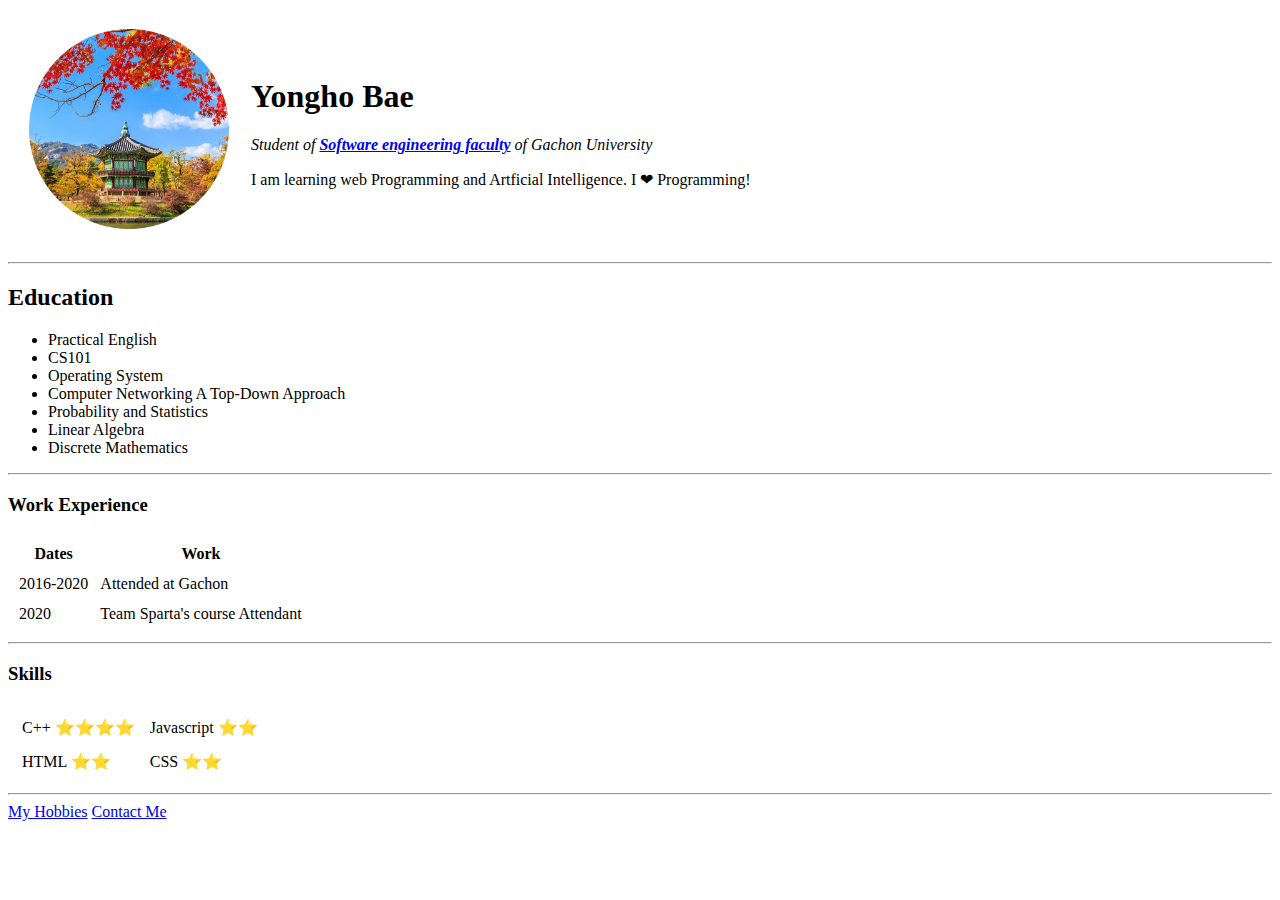
==== index.html @ 24f67bf6 "Add initial cv files" ====
<!DOCTYPE html>
<html lang="en" dir="ltr">
  <head>
    <meta charset="utf-8" />
    <title>🏆Yongho's Personal Site</title>
  </head>

  <body>
    <table cellspacing="20">
      <tr>
        <td>
          <img
            src="images/circle-cropped.png"
            alt="yongho profile picture"
            width="200"
            height="200"
          />
        </td>
        <td>
          <h1>Yongho Bae</h1>
          <p>
            <em
              >Student of
              <strong>
                <a href="https://sw.gachon.ac.kr/cms/"
                  >Software engineering faculty</a
                ></strong
              >
              of Gachon University</em
            >
          </p>
          <p>
            I am learning web Programming and Artficial Intelligence. I ❤
            Programming!
          </p>
        </td>
      </tr>
    </table>

    <hr />
    <h2>Education</h2>
    <ul>
      <li>Practical English</li>
      <li>CS101</li>
      <li>Operating System</li>
      <li>Computer Networking A Top-Down Approach</li>
      <li>Probability and Statistics</li>
      <li>Linear Algebra</li>
      <li>Discrete Mathematics</li>
    </ul>
    <hr />
    <h3>Work Experience</h3>
    <table cellspacing="10">
      <thead>
        <tr>
          <th>Dates</th>
          <th>Work</th>
        </tr>
      </thead>
      <tbody>
        <tr>
          <td>2016-2020</td>
          <td>Attended at Gachon</td>
        </tr>
        <tr>
          <td>2020</td>
          <td>Team Sparta's course Attendant</td>
        </tr>
      </tbody>
    </table>
    <hr />
    <h3>Skills</h3>
    <table cellspacing="13">
      <tr>
        <td>C++ ⭐⭐⭐⭐</td>
        <td>Javascript ⭐⭐</td>
      </tr>
      <tr>
        <td>HTML ⭐⭐</td>
        <td>CSS ⭐⭐</td>
      </tr>
    </table>

    <hr />
    <a href="hobbies.html">My Hobbies</a>
    <a href="contact-me.html">Contact Me</a>
  </body>
</html>
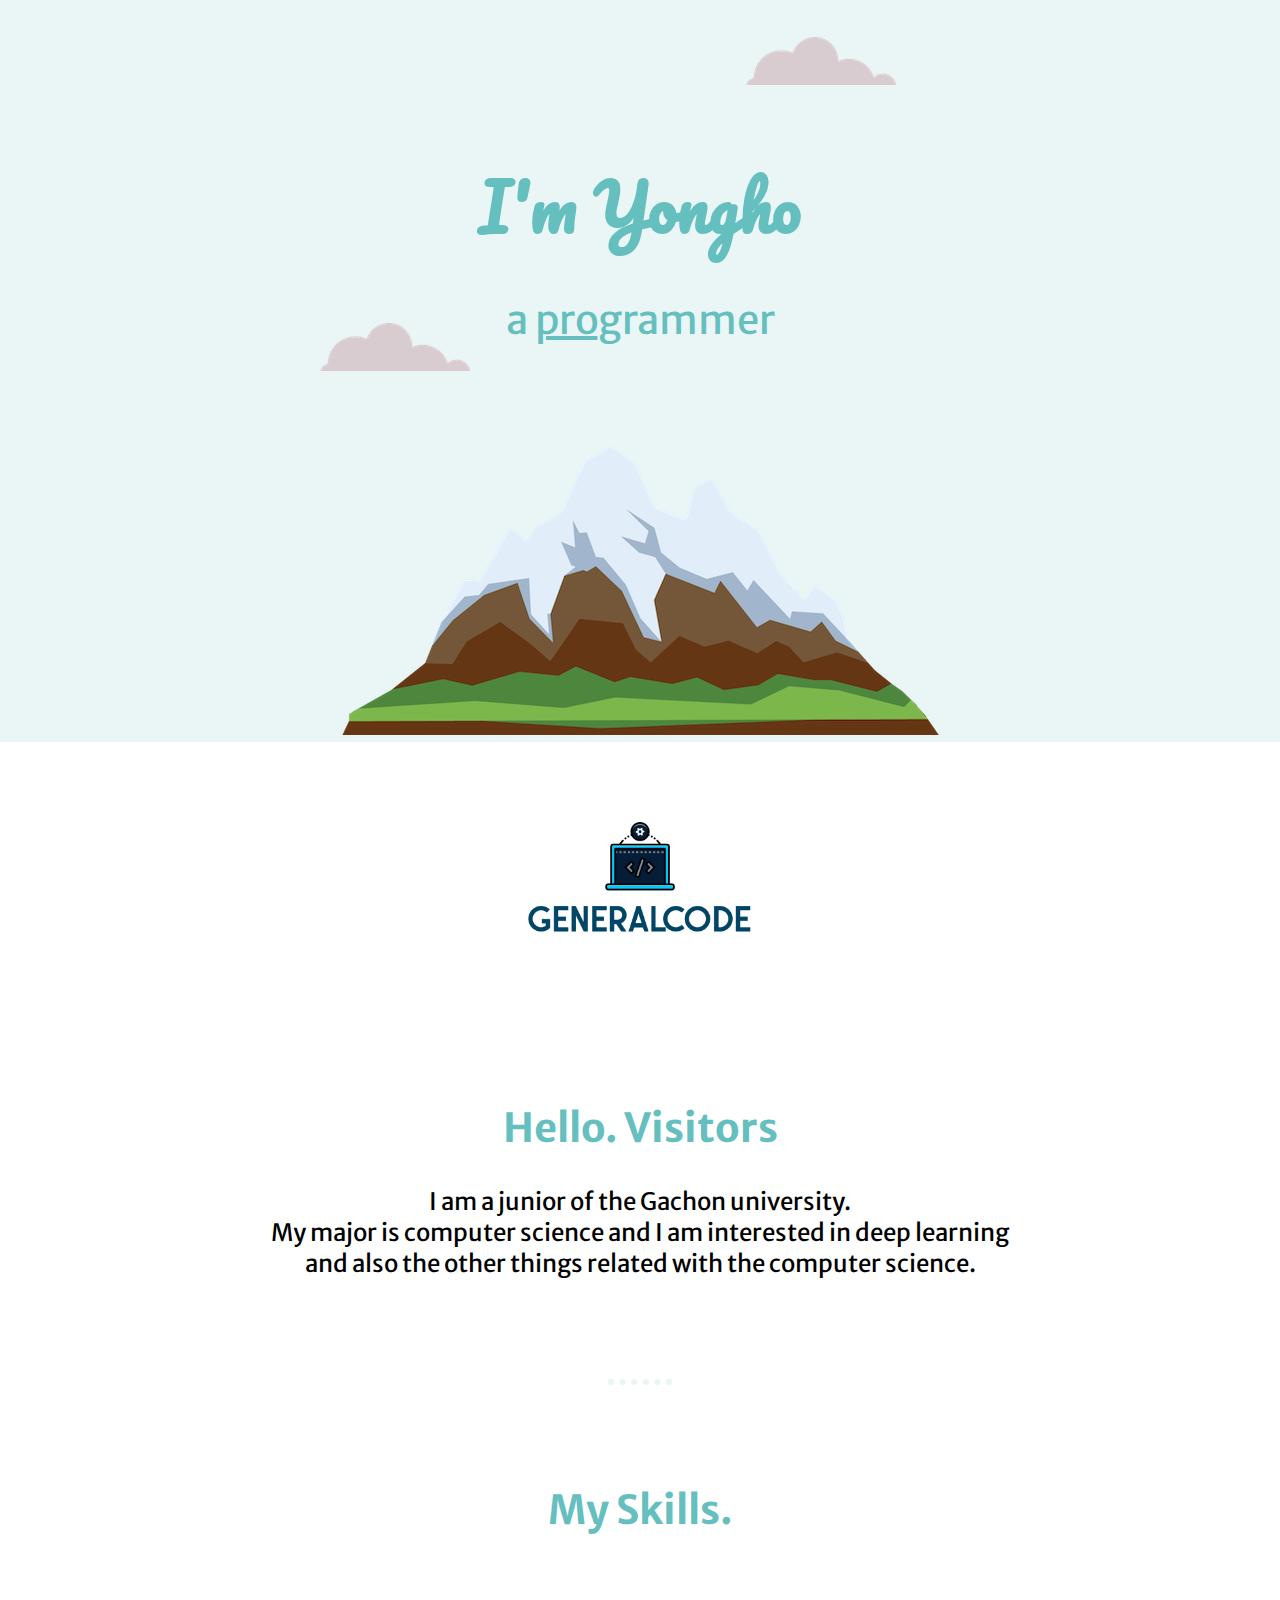
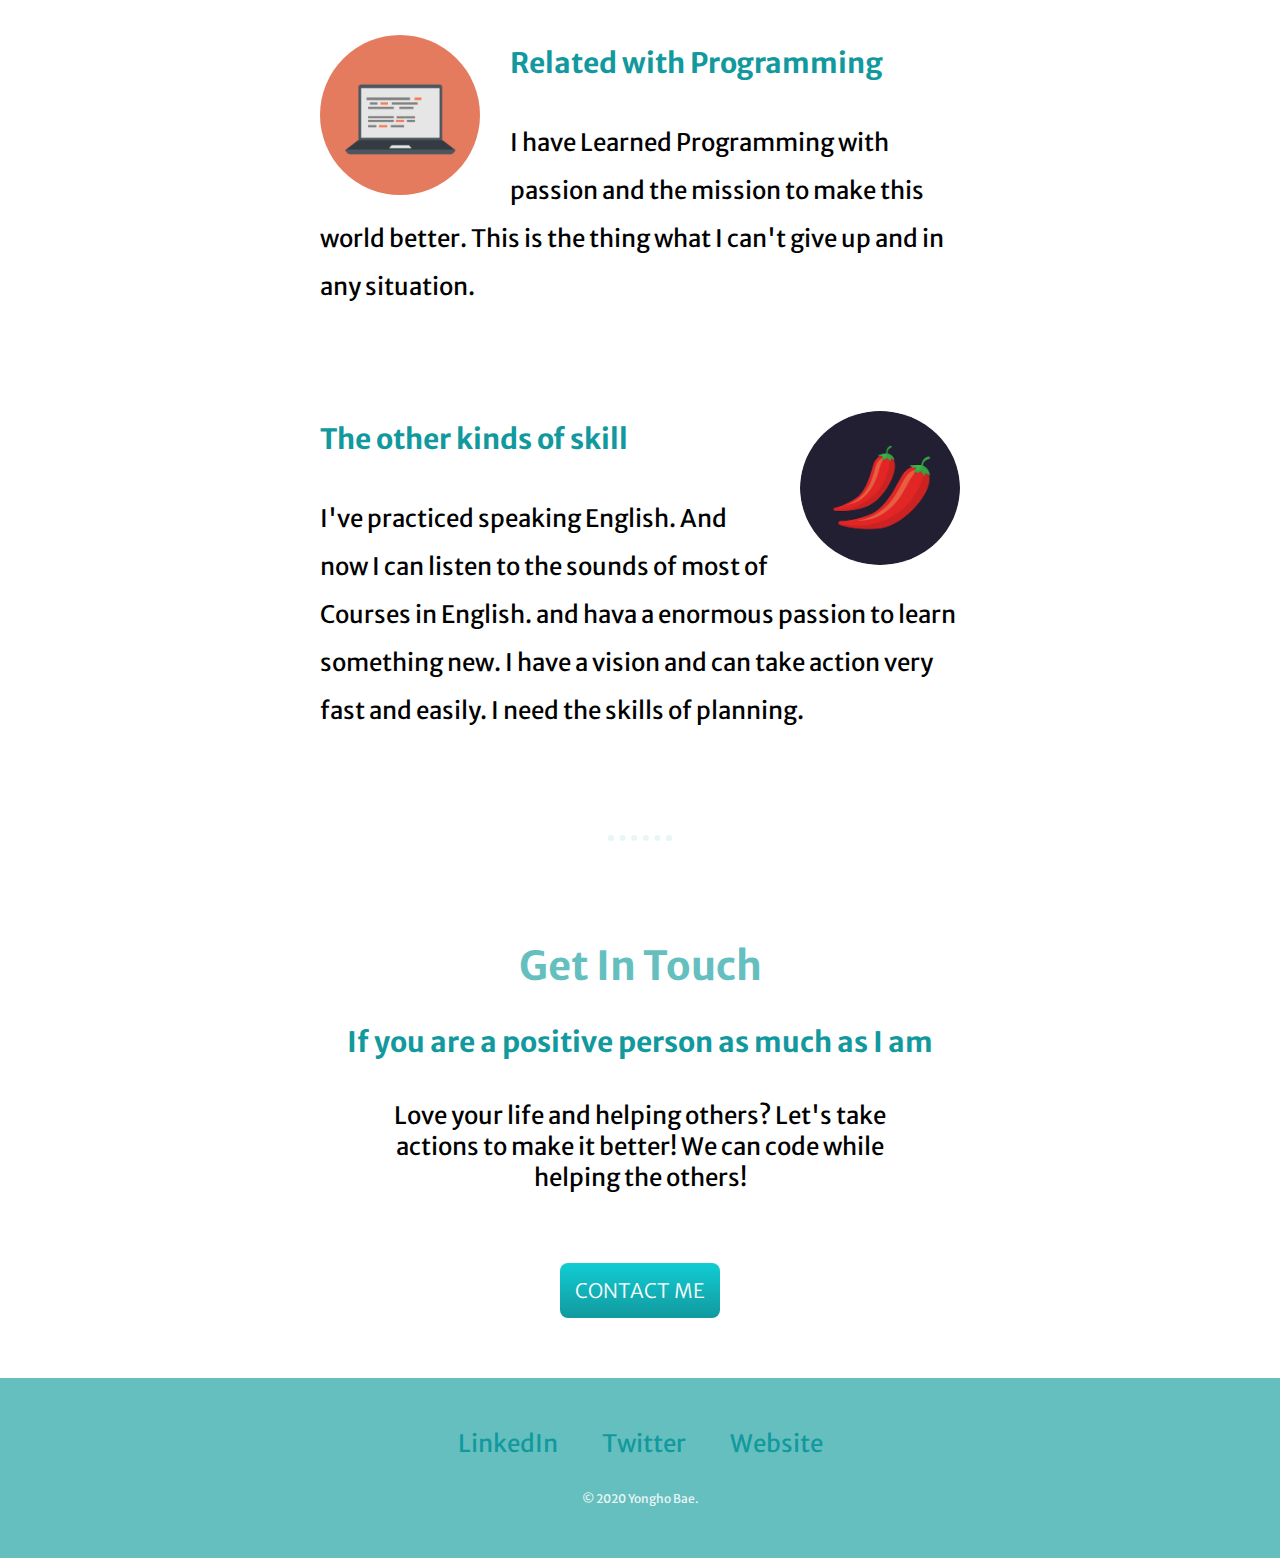
==== commit 8c6fecd4: "My first web-profile work just has done!" ====
--- a/index.html
+++ b/index.html
@@ -1,88 +1,85 @@
-<!DOCTYPE html>
-<html lang="en" dir="ltr">
-  <head>
-    <meta charset="utf-8" />
-    <title>🏆Yongho's Personal Site</title>
-  </head>
-
-  <body>
-    <table cellspacing="20">
-      <tr>
-        <td>
-          <img
-            src="images/circle-cropped.png"
-            alt="yongho profile picture"
-            width="200"
-            height="200"
-          />
-        </td>
-        <td>
-          <h1>Yongho Bae</h1>
-          <p>
-            <em
-              >Student of
-              <strong>
-                <a href="https://sw.gachon.ac.kr/cms/"
-                  >Software engineering faculty</a
-                ></strong
-              >
-              of Gachon University</em
-            >
-          </p>
-          <p>
-            I am learning web Programming and Artficial Intelligence. I ❤
-            Programming!
-          </p>
-        </td>
-      </tr>
-    </table>
-
-    <hr />
-    <h2>Education</h2>
-    <ul>
-      <li>Practical English</li>
-      <li>CS101</li>
-      <li>Operating System</li>
-      <li>Computer Networking A Top-Down Approach</li>
-      <li>Probability and Statistics</li>
-      <li>Linear Algebra</li>
-      <li>Discrete Mathematics</li>
-    </ul>
-    <hr />
-    <h3>Work Experience</h3>
-    <table cellspacing="10">
-      <thead>
-        <tr>
-          <th>Dates</th>
-          <th>Work</th>
-        </tr>
-      </thead>
-      <tbody>
-        <tr>
-          <td>2016-2020</td>
-          <td>Attended at Gachon</td>
-        </tr>
-        <tr>
-          <td>2020</td>
-          <td>Team Sparta's course Attendant</td>
-        </tr>
-      </tbody>
-    </table>
-    <hr />
-    <h3>Skills</h3>
-    <table cellspacing="13">
-      <tr>
-        <td>C++ ⭐⭐⭐⭐</td>
-        <td>Javascript ⭐⭐</td>
-      </tr>
-      <tr>
-        <td>HTML ⭐⭐</td>
-        <td>CSS ⭐⭐</td>
-      </tr>
-    </table>
-
-    <hr />
-    <a href="hobbies.html">My Hobbies</a>
-    <a href="contact-me.html">Contact Me</a>
-  </body>
-</html>
+<!DOCTYPE html>
+<html lang="en">
+  <head>
+    <meta charset="UTF-8" />
+    <meta name="viewport" content="width=device-width, initial-scale=1.0" />
+    <link rel="stylesheet" href="css/styles.css" />
+    <link
+      href="https://fonts.googleapis.com/css2?family=Big+Shoulders+Stencil+Text&family=Goldman&family=Merriweather+Sans&display=swap"
+      rel="stylesheet"
+    />
+    <link
+      href="https://fonts.googleapis.com/css2?family=Pacifico&display=swap"
+      rel="stylesheet"
+    />
+    <title>Yongho Bae</title>
+    <link rel="icon" href="./favicon.ico" />
+  </head>
+  <body>
+    <div class="top-container">
+      <img class="top-cloud" src="./images/cloud.png" alt="cloud-img" />
+      <h1>I'm Yongho</h1>
+      <h2 id="subtitle">a <span>pro</span>grammer</h2>
+      <img class="bottom-cloud" src="./images/cloud.png" alt="cloud-img" />
+      <img src="./images/mountain.png" alt="mountain-img" />
+    </div>
+    <div class="middle-container">
+      <div class="profile">
+        <img
+          class="me"
+          src="./css/abstract-logo-template-for-technology-consulting-firms-560b-el1.png"
+          alt=""
+        />
+        <h2>Hello. Visitors</h2>
+        <p>
+          I am a junior of the Gachon university.<br />
+          My major is computer science and I am interested in deep learning
+          <br />
+          and also the other things related with the computer science.
+        </p>
+      </div>
+      <hr />
+      <div class="skills">
+        <h2>My Skills.</h2>
+        <div class="skill-row">
+          <img class="skill-img" src="./images/computer.png" alt="" />
+          <h3>Related with Programming</h3>
+          <p>
+            I have Learned Programming with passion and the mission to make this
+            world better. This is the thing what I can't give up and in any
+            situation.
+          </p>
+        </div>
+        <div class="skill-row">
+          <img class="chilli-img" src="images/chillies.png" alt="" />
+          <h3>The other kinds of skill</h3>
+          <p>
+            I've practiced speaking English. And now I can listen to the sounds
+            of most of Courses in English. and hava a enormous passion to learn
+            something new. I have a vision and can take action very fast and
+            easily. I need the skills of planning.
+          </p>
+        </div>
+      </div>
+      <hr />
+      <div class="contact-me">
+        <h2>Get In Touch</h2>
+        <h3>If you are a positive person as much as I am</h3>
+        <p class="contact-message">
+          Love your life and helping others? Let's take actions to make it
+          better! We can code while helping the others!
+        </p>
+        <a class="btn" href="mailto:yh3149@gc.gachon.ac.kr">CONTACT ME</a>
+      </div>
+    </div>
+
+    <div class="bottom-container">
+      <div class="link">
+        <a class="footer-link" href="https://www.linkedin.com/">LinkedIn</a>
+        <a class="footer-link" href="https://twitter.com/">Twitter</a>
+        <a class="footer-link" href="https://www.appbrewery.co/">Website</a>
+      </div>
+      <p id="copyright">© 2020 Yongho Bae.</p>
+    </div>
+  </body>
+</html>
--- a/css/styles.css
+++ b/css/styles.css
@@ -0,0 +1,166 @@
+body {
+    margin: 0;
+    text-align: center;
+    font-family: 'Merriweather Sans', sans-serif;
+    font-size: 1.5rem;
+
+}
+
+h1 {
+    font-size: 4rem;
+    font-family: 'Pacifico', cursive;   
+    margin: 50px auto 0 auto;
+    color: #66BFBF;
+}
+
+h2 {
+    font-family: 'Merriweather Sans', sans-serif;
+    font-size: 2.5rem;
+    color: #66BFBF;
+}
+
+h3 {
+    color:  #11999E;
+}
+
+a {
+    color: #11999E;
+    font-family: 'Merriweather Sans', sans-serif;
+    margin: 10px 20px;
+    text-decoration: none;
+}
+
+a:hover { 
+    color: #EAF6f6;
+}
+
+
+
+.top-container {
+  background-color: #eaf6f6;
+  position: relative;
+  padding-top: 100px;
+}
+
+hr {
+    border: dotted #EAF6f6 6px;
+    border-bottom:none;
+    margin: 100px auto;
+    width: 4%;
+}
+
+span {
+    text-decoration-line: underline;
+}
+
+.top-cloud {
+    position: absolute;
+    top: 5%;
+    right: 30%;
+}
+
+
+.bottom-cloud {
+    position:absolute;
+    left: 25%;
+    bottom: 50%;
+}
+
+.skill-img {
+    width: 25%;
+    border-radius: 50%;
+    float : left;
+    margin-right: 30px;
+    
+}
+
+.chilli-img{
+    width: 25%;
+    height: 25%;
+    float: right;
+    border-radius: 50%;
+    margin-left: 30px;
+}
+
+.me {
+    width: 25%;
+    border-radius: 50%;
+}
+
+.skills {
+    text-align: center;
+    margin: 0 auto;
+}
+
+.skill-row {
+    width: 50%;
+    margin: 100px auto;
+    text-align: left;
+    line-height: 2;
+}
+
+.middle-container {
+    margin-bottom: 50px;
+}
+
+.footer-link {
+    color: #11999E;
+}
+
+#subtitle { 
+    font-weight: normal;
+}
+
+.bottom-container{
+    text-align: center;
+    background-color: #66bfbf;
+    padding: 50px 0 20px 0;
+    margin-bottom: 0px;
+}
+
+#copyright {
+    color: #EAf6f6;
+    font-size: 0.75rem;
+    padding: 20px 0;
+}
+.btn {
+   background: #11CDD4;
+   background-image: -webkit-linear-gradient(top, #11CDD4, #11999E);
+   background-image: -moz-linear-gradient(top, #11CDD4, #11999E);
+   background-image: -ms-linear-gradient(top, #11CDD4, #11999E);
+   background-image: -o-linear-gradient(top, #11CDD4, #11999E);
+   background-image: -webkit-gradient(to bottom, #11CDD4, #11999E);
+   -webkit-border-radius: 8px;
+   -moz-border-radius: 8px;
+   border-radius: 8px;
+   color: #FFFFFF;
+   font-family: 'Merriweather Sans', sans-serif;
+   font-size: 20px;
+   font-weight: 100;
+   padding: 15px;
+   text-decoration: none;
+   display: inline-block;
+   cursor: pointer;
+   text-align: center;
+}
+
+.btn:hover {
+   border: solid #FFFFFF 0;
+   background: #30E3CB;
+   background-image: -webkit-linear-gradient(top, #30E3CB, #2BC4AD);
+   background-image: -moz-linear-gradient(top, #30E3CB, #2BC4AD);
+   background-image: -ms-linear-gradient(top, #30E3CB, #2BC4AD);
+   background-image: -o-linear-gradient(top, #30E3CB, #2BC4AD);
+   background-image: -webkit-gradient(to bottom, #30E3CB, #2BC4AD);
+   -webkit-border-radius: 8px;
+   -moz-border-radius: 8px;
+   border-radius: 8px;
+   text-decoration: none;
+}
+.contact-message {
+    width: 40%;
+    margin: 40px auto 60px;
+}
+
+
+
